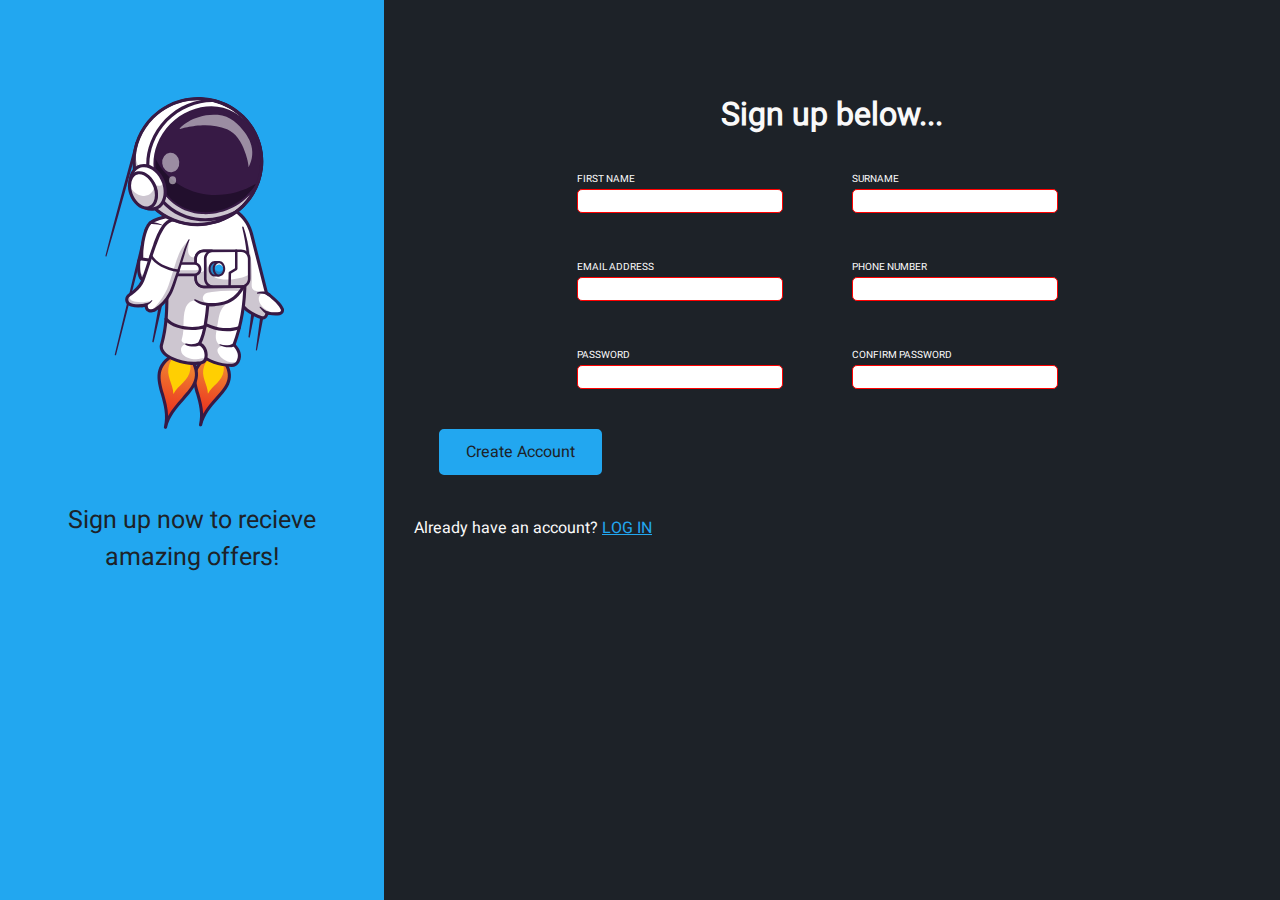
==== index.html @ d9358272 "adjusting id values" ====
<!DOCTYPE html>
<html lang="en">
<head>
    <meta charset="UTF-8">
    <meta name="viewport" content="width=device-width, initial-scale=1.0">
    <title>Document</title>
    <link rel="stylesheet" href="./styles.css">
    <link rel="stylesheet" href="./static/Ubuntu-Regular.ttf">
    <script src="./script.js" defer></script>
</head>
<body>
    <div id="graphics-section">
        <div id="img-container">
            <img src="./static/flying-astronaut.svg" alt="Flyling astronaut cartoon">
        </div>
        <div>
            <p>Sign up now to recieve amazing offers!</p>
        </div>
    </div>

    <div id="form-section">
        <h1>Sign up below...</h1>
        <form action="post" method="">
            <div class="input-container">
                <label for="name">First name</label>
                <input type="text" id="name" name="first-name" pattern="[A-Za-z]+" minlength="2" maxlength="30" required autocomplete="given-name">
                <p class="error-message"> </p>
            </div>
            <div class="input-container">
                <label for="surname">Surname</label>
                <input type="text" id="surname" name="surname" pattern="[A-Za-z]+" minlength="2" maxlength="30" required autocomplete="family-name">
                <p class="error-message"> </p>
            </div>
            <div class="input-container">
                <label for="email">Email address</label>
                <input type="email" id="email" name="email" autocomplete="email" required>
                <p class="error-message"></p>
            </div>
            <div class="input-container">
                <label for="phone">Phone number</label>
                <input type="tel" id="phone" name="phone" autocomplete="tel" pattern="\d{11}" required>
                <p class="error-message"></p>
            </div>
            <div class="input-container">
                <label for="password">Password</label>
                <input type="password" id="password" name="password" minlength="8" maxlength="64" required>
                <p class="error-message"></p>
            </div>
            <div class="input-container">
                <label for="password-confirmation">Confirm password</label>
                <input type="password" id="confirm-password" name="confirm-password" minlength="8" maxlength="64" required>
                <p class="error-message"></p>
            </div>
        </form>

        <div>
            <button type="submit">Create Account</button>
        </div>

        <div id="login-text">
            <p>Already have an account? <a href="">LOG IN</a> </p>
        </div>
    </div>
</body>
</html>
---- styles.css ----
*{
    font-family: "Heebo-Regular", "Ubuntu", "monospace";
}

:root{
    --blue: #22A7F0;
    --dark: #1D2228;
    --light: #F9F9F9;
}

@font-face {
    font-family: "Heebo-Regular";
    src: url("./static/Heebo-Regular.ttf");
}

@font-face {
    font-family: "Heebo-Light";
    src: url("./static/Heebo-Light.ttf");
}

@font-face {
    font-family: "Ubuntu";
    src: url("./static/Ubuntu-Regular.ttf");
}

body{
    display: grid;
    column-gap: 0px;
    grid-template-columns: 30vw 70vw;
    height: 100vh;
    overflow: hidden;
    margin: 0;
}

body #graphics-section, body #form-section{
    padding: 30px;
}

#graphics-section{
    background-color: var(--blue);
}

#graphics-section #img-container{
    text-align: center;
    padding: 30px 10px 10px;
}

#graphics-section #img-container img{
    height: 400px;
}

#graphics-section div p{
    text-align: center;
    font-size: 25px;
    color: var(--dark);
}

#form-section{
    background-color: var(--dark);
    color: var(--light);
}

#form-section h1{
    text-align: center;
    padding-top: 40px;
}

#form-section form{
    display: grid;
    grid-template-columns: 50% 50%;
    row-gap: 20px;
    width: 550px;
    margin: auto;
}

#form-section form .input-container{
    padding: 5px 20px;
}

#form-section form .input-container label{
    font-size: 10px;
    text-transform: uppercase;
}

#form-section form .input-container input{
    display: block;
    width: 200px;
    border-radius: 5px;
    border: 1px solid #E5E7EB;
}

#form-section form .input-container input:invalid{
    border: 1px solid red;
}

#form-section form .input-container input:focus{
    border: 1px solid var(--blue);
    outline: none;
}

#form-section form .input-container .error-message{
    font-size: 10px;
}

#form-section form .input-container input:invalid+.error-message{
    color: red;
}

#form-section button{
    background-color: var(--blue);
    background-image: linear-gradient(to right, white 50%, var(--blue) 50%);
    background-size: 200%;
    background-position: right;
    transition: background-position 0.7s, color 0.7s;
    margin: 25px;
    border-radius: 5px;
    border: solid var(--blue);
    color: var(--dark);
    padding: 8px 24px;
    font-size: 16px;
}

#form-section button:hover{
    background-position: left;
    color: var(--blue);
}

#form-section #login-text p a{
    color: var(--blue);
}
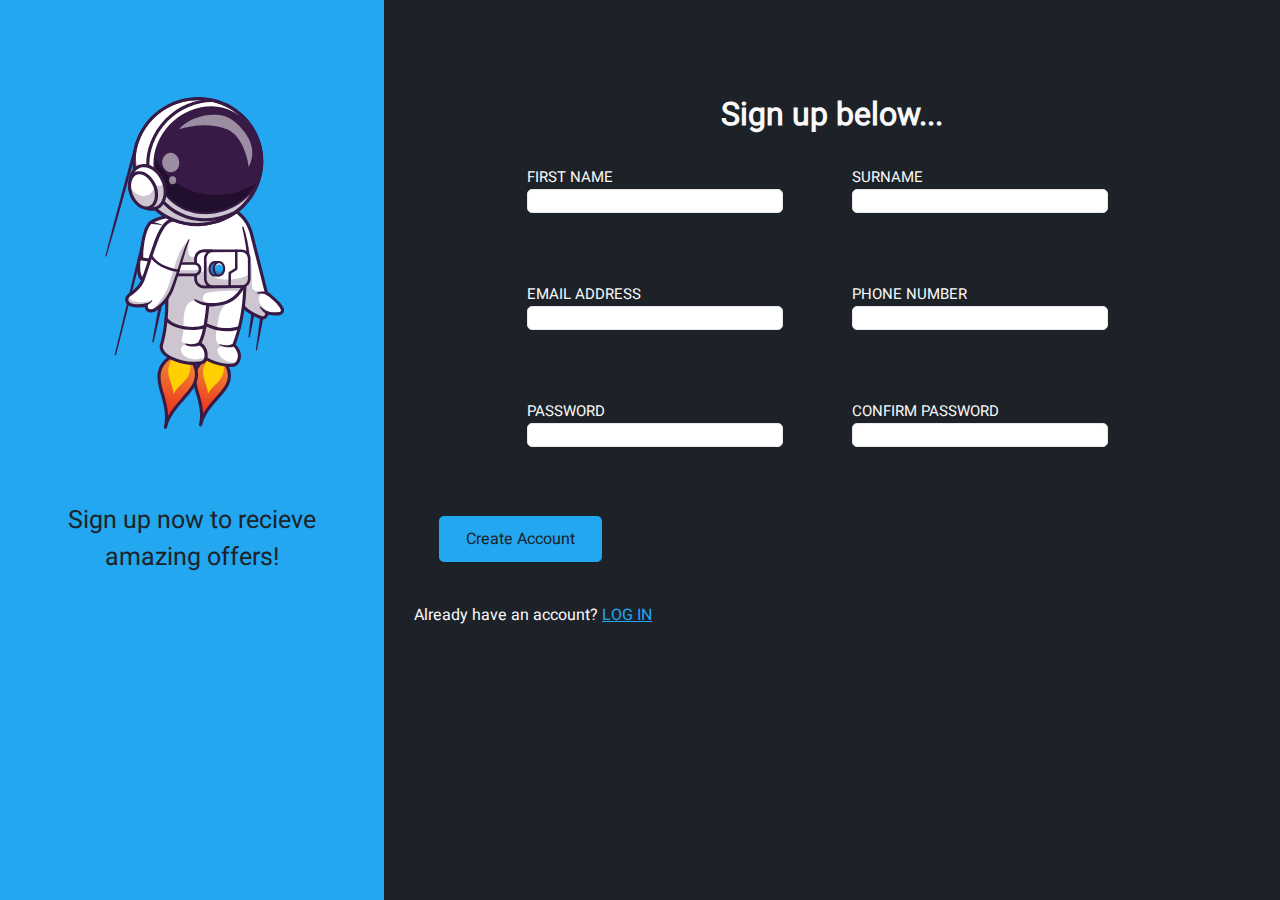
==== commit 66e8f2fc: "addition of regular expression pattern for passwords" ====
--- a/index.html
+++ b/index.html
@@ -43,12 +43,12 @@
             </div>
             <div class="input-container">
                 <label for="password">Password</label>
-                <input type="password" id="password" name="password" minlength="8" maxlength="64" required>
+                <input type="password" id="password" name="password" minlength="8" maxlength="64" pattern="\W{8}" required>
                 <p class="error-message"></p>
             </div>
             <div class="input-container">
                 <label for="password-confirmation">Confirm password</label>
-                <input type="password" id="confirm-password" name="confirm-password" minlength="8" maxlength="64" required>
+                <input type="password" id="confirm-password" name="confirm-password" minlength="8" maxlength="64" pattern="\W{8}" required>
                 <p class="error-message"></p>
             </div>
         </form>
--- a/styles.css
+++ b/styles.css
@@ -6,6 +6,7 @@
     --blue: #22A7F0;
     --dark: #1D2228;
     --light: #F9F9F9;
+    --red: #ff3f3f;
 }
 
 @font-face {
@@ -69,7 +70,7 @@
     display: grid;
     grid-template-columns: 50% 50%;
     row-gap: 20px;
-    width: 550px;
+    width: 650px;
     margin: auto;
 }
 
@@ -78,19 +79,15 @@
 }
 
 #form-section form .input-container label{
-    font-size: 10px;
+    font-size: 15px;
     text-transform: uppercase;
 }
 
 #form-section form .input-container input{
     display: block;
-    width: 200px;
+    width: 250px;
     border-radius: 5px;
     border: 1px solid #E5E7EB;
-}
-
-#form-section form .input-container input:invalid{
-    border: 1px solid red;
 }
 
 #form-section form .input-container input:focus{
@@ -99,11 +96,12 @@
 }
 
 #form-section form .input-container .error-message{
-    font-size: 10px;
+    font-size: 12px;
+    height: 15px;
 }
 
 #form-section form .input-container input:invalid+.error-message{
-    color: red;
+    color: var(--red);
 }
 
 #form-section button{
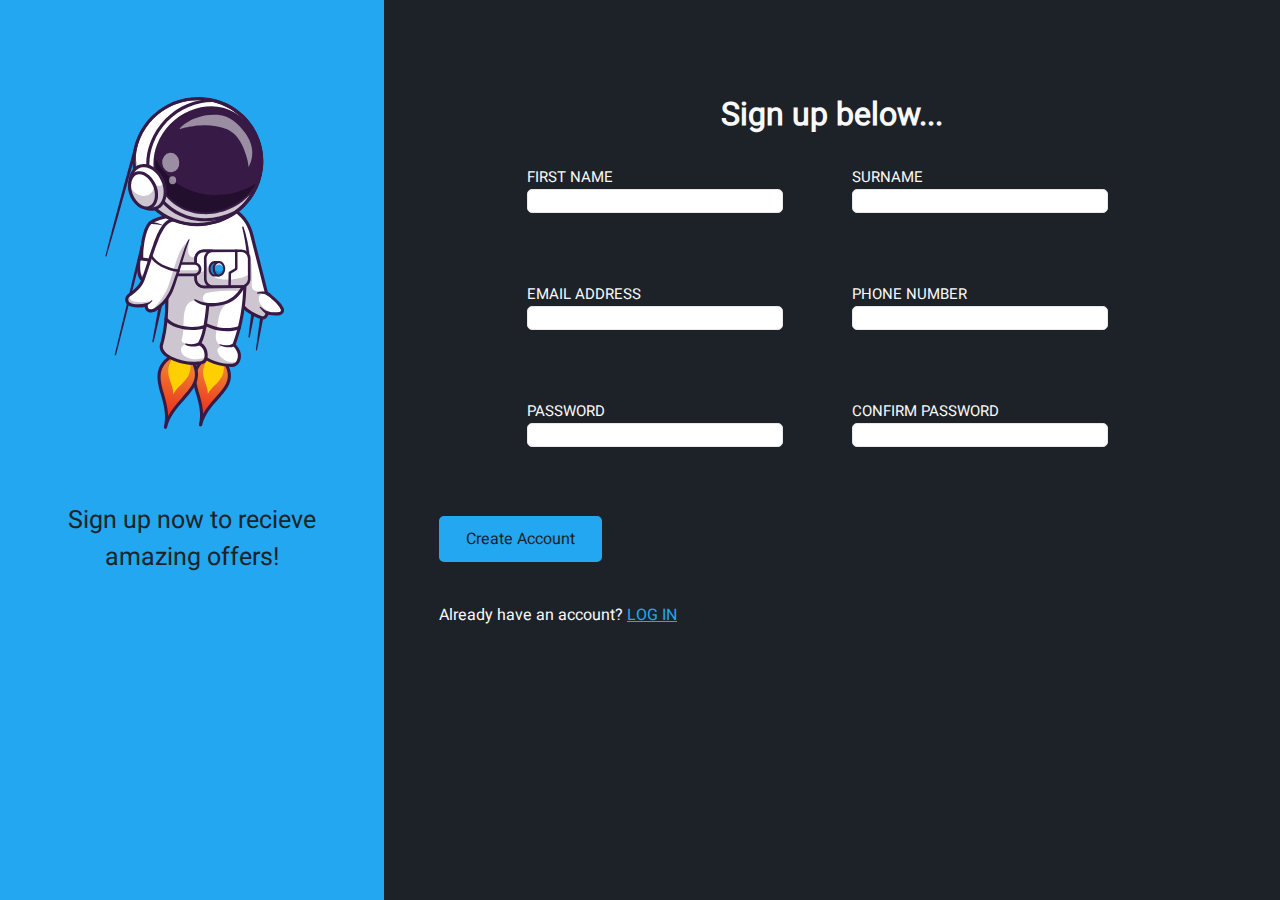
==== commit 2ba9cae4: "insertion of favicon" ====
--- a/index.html
+++ b/index.html
@@ -3,12 +3,13 @@
 <head>
     <meta charset="UTF-8">
     <meta name="viewport" content="width=device-width, initial-scale=1.0">
-    <title>Document</title>
+    <title>Sign-up</title>
     <link rel="stylesheet" href="./styles.css">
     <link rel="stylesheet" href="./static/Ubuntu-Regular.ttf">
     <script src="./script.js" defer></script>
+    <link rel="icon" type="image/x-icon" href="./static/planet.svg">
 </head>
-<body>
+<body id="index-body">
     <div id="graphics-section">
         <div id="img-container">
             <img src="./static/flying-astronaut.svg" alt="Flyling astronaut cartoon">
@@ -20,7 +21,7 @@
 
     <div id="form-section">
         <h1>Sign up below...</h1>
-        <form action="post" method="">
+        <form action="./success.html" method="post" id="form">
             <div class="input-container">
                 <label for="name">First name</label>
                 <input type="text" id="name" name="first-name" pattern="[A-Za-z]+" minlength="2" maxlength="30" required autocomplete="given-name">
@@ -43,22 +44,22 @@
             </div>
             <div class="input-container">
                 <label for="password">Password</label>
-                <input type="password" id="password" name="password" minlength="8" maxlength="64" pattern="\W{8}" required>
+                <input type="password" id="password" name="password" minlength="8" maxlength="64" pattern="\W{8}+" required>
                 <p class="error-message"></p>
             </div>
             <div class="input-container">
                 <label for="password-confirmation">Confirm password</label>
-                <input type="password" id="confirm-password" name="confirm-password" minlength="8" maxlength="64" pattern="\W{8}" required>
+                <input type="password" id="confirm-password" name="confirm-password" minlength="8" maxlength="64" pattern="\W{8}+" required>
                 <p class="error-message"></p>
             </div>
         </form>
 
         <div>
-            <button type="submit">Create Account</button>
+            <button type="submit" form="form">Create Account</button>
         </div>
 
         <div id="login-text">
-            <p>Already have an account? <a href="">LOG IN</a> </p>
+            <p>Already have an account? <a href="#">LOG IN</a> </p>
         </div>
     </div>
 </body>
--- a/styles.css
+++ b/styles.css
@@ -24,36 +24,53 @@
     src: url("./static/Ubuntu-Regular.ttf");
 }
 
-body{
-    display: grid;
-    column-gap: 0px;
-    grid-template-columns: 30vw 70vw;
+/* INDEX.HTML STYLES */
+
+#index-body{
     height: 100vh;
-    overflow: hidden;
     margin: 0;
 }
 
-body #graphics-section, body #form-section{
+@media screen and (min-width: 768px){
+    #index-body{
+        overflow: hidden;
+    }
+}
+
+#graphics-section{
+    display: none;
+}
+
+@media screen and (min-width: 992px) {
+    #index-body{
+        display: grid;
+        column-gap: 0px;
+        grid-template-columns: 30vw 70vw;
+    }
+
+    #graphics-section{
+        display: block;
+        background-color: var(--blue);
+    }
+    
+    #graphics-section #img-container{
+        text-align: center;
+        padding: 30px 10px 10px;
+    }
+    
+    #graphics-section #img-container img{
+        height: 400px;
+    }
+    
+    #graphics-section div p{
+        text-align: center;
+        font-size: 25px;
+        color: var(--dark);
+    }
+}
+
+#index-body #graphics-section, #index-body #form-section{
     padding: 30px;
-}
-
-#graphics-section{
-    background-color: var(--blue);
-}
-
-#graphics-section #img-container{
-    text-align: center;
-    padding: 30px 10px 10px;
-}
-
-#graphics-section #img-container img{
-    height: 400px;
-}
-
-#graphics-section div p{
-    text-align: center;
-    font-size: 25px;
-    color: var(--dark);
 }
 
 #form-section{
@@ -68,10 +85,18 @@
 
 #form-section form{
     display: grid;
-    grid-template-columns: 50% 50%;
-    row-gap: 20px;
-    width: 650px;
+    grid-template-columns: auto;
+    width: max-content;
     margin: auto;
+}
+
+@media screen and (min-width: 768px){
+    #form-section form{
+        grid-template-columns: 50% 50%;
+        row-gap: 20px;
+        width: 650px;
+        margin: auto;
+    }
 }
 
 #form-section form .input-container{
@@ -90,6 +115,18 @@
     border: 1px solid #E5E7EB;
 }
 
+@media screen and (min-width: 600px){
+    #form-section form .input-container input{
+        width: 450px;
+    }
+}
+
+@media screen and (min-width: 768px){
+    #form-section form .input-container input{
+        width: 250px;
+    }
+}
+
 #form-section form .input-container input:focus{
     border: 1px solid var(--blue);
     outline: none;
@@ -109,7 +146,7 @@
     background-image: linear-gradient(to right, white 50%, var(--blue) 50%);
     background-size: 200%;
     background-position: right;
-    transition: background-position 0.7s, color 0.7s;
+    transition: background-position 0.5s, color 0.5s;
     margin: 25px;
     border-radius: 5px;
     border: solid var(--blue);
@@ -123,6 +160,45 @@
     color: var(--blue);
 }
 
+#form-section #login-text p{
+    margin: 16px 25px;
+}
+
 #form-section #login-text p a{
     color: var(--blue);
-}+}
+
+/* SUCCESS.HTML STYLES */
+#success-body{
+    background-color: var(--dark);
+    background-image: url(./static/success-astronaut.svg), url(./static/blob.svg);
+    background-repeat: no-repeat;
+    background-size: 450px, cover;
+    background-position: right 50% bottom 50%, left 0px top 0px;
+    height: 100vh;
+    overflow: hidden;
+    margin: 0;
+}
+
+@media screen and (min-width: 600px){
+    #success-body{
+        background-size: 600px, cover;
+        background-position: right -10px bottom -20px, left 0px top 0px;
+    }
+}
+
+#success-body #success-text{
+    padding: 10px 50px;
+}
+
+@media screen and (min-width: 992px){
+    #success-body #success-text{
+        padding: 100px 70px;
+    }
+}
+
+
+#success-body #success-text p{
+    color: var(--light);
+    font-size: 40px;
+}
